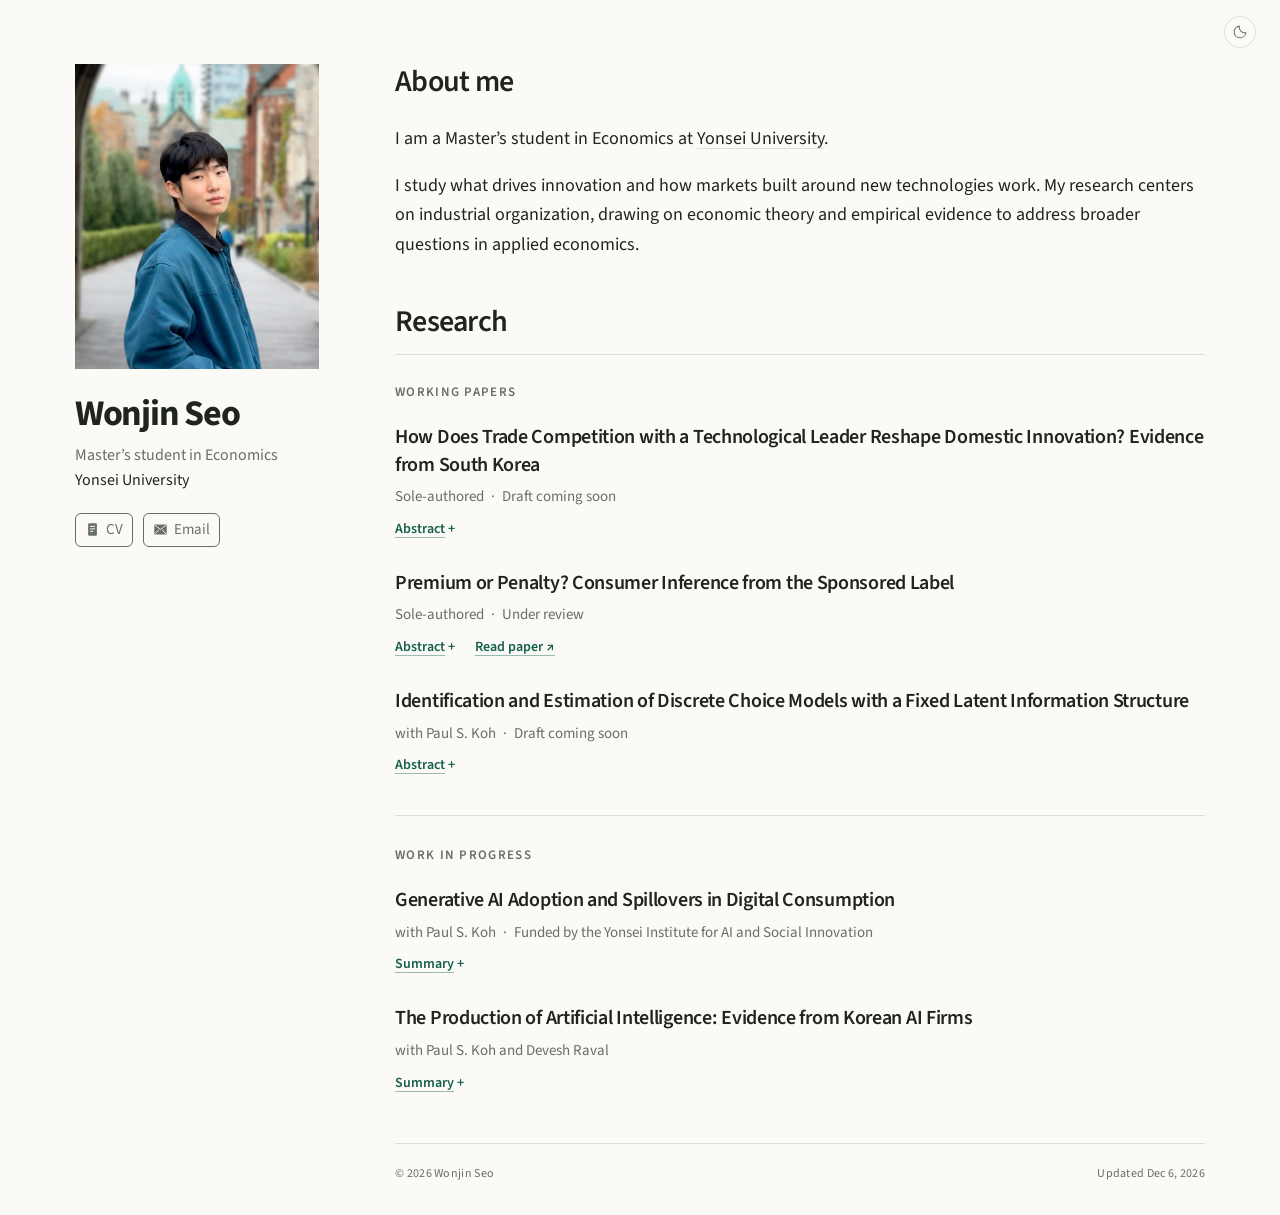
==== index.html @ bc85ddb9 "Update CV and generative AI work-in-progress title" ====
<!doctype html>
<html lang="en">
<head>
  <meta charset="utf-8">
  <meta name="viewport" content="width=device-width, initial-scale=1">
  <meta name="description" content="Wonjin Seo (Yonsei Econ) — Master’s student in Economics at Yonsei University. Studies what drives innovation and how markets built around new technologies work, with research centered on industrial organization.">
  <meta name="theme-color" content="#fbfaf7">
  <script>
    (() => {
      let theme = "light";
      try {
        if (localStorage.getItem("theme") === "dark") theme = "dark";
      } catch (error) {
        // Theme switching still works when browser storage is unavailable.
      }
      document.documentElement.dataset.theme = theme;
      document.querySelector('meta[name="theme-color"]').content = theme === "dark" ? "#181d1a" : "#fbfaf7";
    })();
  </script>
  <title>Wonjin Seo | Econ · Economics, Yonsei University</title>
  <link rel="canonical" href="https://wonjinseo-econ.github.io/">
  <meta property="og:title" content="Wonjin Seo | Econ · Economics, Yonsei University">
  <meta property="og:site_name" content="Wonjin Seo">
  <meta property="og:description" content="Master’s student in Economics at Yonsei University. Studies what drives innovation and how markets built around new technologies work, with research centered on industrial organization.">
  <meta property="og:url" content="https://wonjinseo-econ.github.io/">
  <meta property="og:type" content="profile">
  <meta property="og:image" content="https://wonjinseo-econ.github.io/files/wonjin-share.jpg">
  <meta property="og:image:width" content="1200">
  <meta property="og:image:height" content="630">
  <meta name="twitter:card" content="summary_large_image">
  <meta name="robots" content="index, follow">
  <script type="application/ld+json">
  {
    "@context": "https://schema.org",
    "@type": "WebSite",
    "name": "Wonjin Seo",
    "alternateName": ["Wonjin Seo Econ", "wonjinseo-econ"],
    "url": "https://wonjinseo-econ.github.io/"
  }
  </script>
  <script type="application/ld+json">
  {
    "@context": "https://schema.org",
    "@type": "Person",
    "name": "Wonjin Seo",
    "alternateName": "Wonjin Seo Econ",
    "url": "https://wonjinseo-econ.github.io/",
    "image": "https://wonjinseo-econ.github.io/files/wonjin.jpg",
    "jobTitle": "Master’s student in Economics",
    "email": "wonjinspace@gmail.com",
    "affiliation": {
      "@type": "CollegeOrUniversity",
      "name": "Yonsei University"
    },
    "knowsAbout": ["Industrial Organization", "Innovation", "Emerging Technologies", "Digital Markets", "International Trade", "Econometrics"]
  }
  </script>
  <link rel="preconnect" href="https://fonts.googleapis.com">
  <link rel="preconnect" href="https://fonts.gstatic.com" crossorigin>
  <link href="https://fonts.googleapis.com/css2?family=Source+Sans+3:ital,wght@0,400;0,600;0,700;0,800;1,400&amp;display=swap" rel="stylesheet">
  <link rel="stylesheet" href="styles.css">
  <script defer src="https://cloud.umami.is/script.js" data-website-id="342d10a3-9811-48a8-b3c7-f4e8ccb9dfdb"></script>
</head>

<body>
  <a class="skip-link" href="#main-content">Skip to content</a>
  <button class="theme-toggle" id="theme-toggle" type="button" aria-label="Dark mode" aria-pressed="false" title="Switch to dark mode" hidden>
    <svg class="theme-icon-moon" viewBox="0 0 24 24" aria-hidden="true" focusable="false"><path d="M20.8 13.1A8.7 8.7 0 0 1 10.9 3.2a8.8 8.8 0 1 0 9.9 9.9Z"/></svg>
    <svg class="theme-icon-sun" viewBox="0 0 24 24" aria-hidden="true" focusable="false"><circle cx="12" cy="12" r="3.5"/><path d="M12 2v2m0 16v2M2 12h2m16 0h2M4.9 4.9l1.4 1.4m11.4 11.4 1.4 1.4M4.9 19.1l1.4-1.4M17.7 6.3l1.4-1.4"/></svg>
  </button>

  <div class="site-shell">
    <aside class="profile" aria-labelledby="page-title">
      <figure class="profile-photo">
        <img src="files/wonjin.jpg" alt="Wonjin Seo" width="1053" height="1493" fetchpriority="high">
      </figure>
      <div class="profile-copy">
        <h1 id="page-title">Wonjin Seo</h1>
        <p class="profile-role">Master’s student in Economics</p>
        <p class="profile-affiliation">Yonsei University</p>
        <div class="profile-links">
          <a class="profile-button" href="files/CV/CV.pdf" data-umami-event="download-cv" aria-label="View curriculum vitae">
            <svg viewBox="0 0 24 24" aria-hidden="true" focusable="false"><rect x="5" y="2" width="14" height="20" rx="2"/><path d="M8 7h8M8 11h8M8 15h5" fill="none" stroke="var(--paper)" stroke-width="1.5"/></svg>
            <span>CV</span>
          </a>
          <div class="email-control">
            <button class="profile-button" type="button" id="copy-email" data-email="wonjinspace@gmail.com" data-umami-event="click-email" aria-label="Copy email address: wonjinspace@gmail.com">
              <svg viewBox="0 0 24 24" aria-hidden="true" focusable="false"><rect x="2" y="4" width="20" height="16" rx="1.5"/><path d="m3 5 9 7 9-7M3 19l6-6m6 0 6 6" fill="none" stroke="var(--paper)" stroke-width="1.5"/></svg>
              <span>Email</span>
            </button>
            <span class="copied-note" id="copied-note" role="status" aria-live="polite"></span>
          </div>
        </div>
      </div>
    </aside>

    <main id="main-content">
      <section class="about" id="about" aria-labelledby="about-title">
        <h2 class="section-title" id="about-title">About me</h2>
        <p>I am a Master’s student in Economics at <a href="https://www.yonsei.ac.kr/sc/index.do" target="_blank" rel="noopener" data-umami-event="click-yonsei">Yonsei University</a>.</p>
        <p>I study what drives innovation and how markets built around new technologies work. My research centers on industrial organization, drawing on economic theory and empirical evidence to address broader questions in applied economics.</p>
      </section>

      <section class="research" id="research" aria-labelledby="research-title">
        <h2 class="section-title" id="research-title">Research</h2>
        <div class="research-group" id="panel-working-papers">
          <h3>Working papers</h3>

          <article class="research-item">
            <div class="paper-body">
              <h4>How Does Trade Competition with a Technological Leader Reshape Domestic Innovation? Evidence from South Korea</h4>
              <p class="paper-meta">Sole-authored <span aria-hidden="true">·</span> Draft coming soon</p>
              <div class="paper-actions">
                <details data-event="open-abstract-trade-innovation">
                  <summary>Abstract</summary>
                  <p>
                    Firms facing import competition may change not only how much they innovate but
                    also <em>where</em>. Korea’s abolition of Japan-specific import restrictions on selected
                    products exposed domestic firms to competition from a technological leader,
                    raising imports of these products from Japan by 66 percent. At the technology
                    level, patenting in exposed fields fell by 19 percent, with larger declines
                    where Japan was initially further ahead. Yet firm-level evidence reveals
                    substantial reallocation across technologies, with little change in incumbents’
                    total patenting. Firms with more prior experience outside the affected fields
                    reallocated more strongly and sustained total patenting; those concentrated in
                    and around the exposed technologies reallocated less and gradually reduced
                    total patenting. The reallocation favored technologies that had been gaining
                    momentum abroad before liberalization.
                  </p>
                </details>
              </div>
            </div>
          </article>

          <article class="research-item">
            <div class="paper-body">
              <h4>Premium or Penalty? Consumer Inference from the Sponsored Label</h4>
              <p class="paper-meta">Sole-authored <span aria-hidden="true">·</span> Under review</p>
              <div class="paper-actions">
                <details data-event="open-abstract-sponsored-listings">
                  <summary>Abstract</summary>
                  <p>
                    The “Sponsored” label can make a listing less attractive to consumers in
                    some markets and more attractive in others. I develop a model in which
                    sponsored placement serves both to signal quality and to provide visibility to
                    sellers passed over by the organic algorithm. When both forces operate,
                    consumers favor organic listings under a precise algorithm but sponsored
                    listings under a noisy one. Algorithm noise also shapes the quality
                    distribution of listings shown to consumers: greater noise improves the
                    sponsored pool but shifts the overall quality distribution downward in the
                    sense of first-order stochastic dominance. When choosing algorithm noise, the
                    platform has an incentive to monetize the sponsored label’s informational value.
                    This incentive has policy consequences: mandatory sponsorship disclosure can
                    backfire by inducing greater algorithm noise.
                  </p>
                </details>
                <a href="files/Consumer_Inference_from_the_sponsored_label.pdf" data-umami-event="download-paper-sponsored-search">Read paper <span aria-hidden="true">↗</span></a>
              </div>
            </div>
          </article>

          <article class="research-item">
            <div class="paper-body">
              <h4>Identification and Estimation of Discrete Choice Models with a Fixed Latent Information Structure</h4>
              <p class="paper-meta">with <a href="https://www.pskoh.com/" target="_blank" rel="noopener" data-umami-event="click-coauthor-koh">Paul S. Koh</a> <span aria-hidden="true">·</span> Draft coming soon</p>
              <div class="paper-actions">
                <details data-event="open-abstract-latent-information">
                  <summary>Abstract</summary>
                  <p>
                    We study identification and estimation in discrete choice models when the information
                    structure is unknown but fixed across payoff environments. We call this fixed latent
                    information (FLI), whereas variable latent information (VLI) allows information structures
                    to vary across markets. Building on Bergemann and Morris (2013, 2016) and Bergemann et al.
                    (2022), we derive exact finite-dimensional reductions under continuous priors for affine
                    payoff differences via conditional means. Within this framework, we show that adding
                    markets within existing covariate support can sharpen identification under FLI even when
                    identification under VLI remains unchanged. FLI further tightens counterfactual bounds
                    through stronger parameter identification and a shared information structure across
                    observed and counterfactual markets. Our framework is highly tractable under a
                    one-dimensional prior, and we develop nested outer approximations for multidimensional
                    priors, alongside simultaneous confidence regions.
                  </p>
                </details>
              </div>
            </div>
          </article>
        </div>

        <div class="research-group research-group-secondary" id="panel-work-in-progress">
          <h3>Work in progress</h3>

          <article class="research-item">
            <div class="paper-body">
              <h4>Generative AI Adoption and Spillovers in Digital Consumption</h4>
              <p class="paper-meta">with <a href="https://www.pskoh.com/" target="_blank" rel="noopener" data-umami-event="click-coauthor-koh">Paul S. Koh</a> <span aria-hidden="true">·</span> Funded by the <a href="https://aisi.yonsei.ac.kr/site/main/home" target="_blank" rel="noopener" data-umami-event="click-funder-aisi">Yonsei Institute for AI and Social Innovation</a></p>
              <div class="paper-actions">
                <details data-event="open-summary-genai-competition">
                  <summary>Summary</summary>
                  <p>
                    This project studies how consumers adopt generative AI apps and how AI use
                    substitutes for or complements existing digital services. Using a panel linking
                    daily smartphone app usage with card-payment records for nearly 50,000 Korean
                    consumers from 2022 onward, we separate free usage from paid subscriptions and
                    track shifts in time allocation and spending across apps.
                  </p>
                </details>
              </div>
            </div>
          </article>

          <article class="research-item">
            <div class="paper-body">
              <h4>The Production of Artificial Intelligence: Evidence from Korean AI Firms</h4>
              <p class="paper-meta">with <a href="https://www.pskoh.com/" target="_blank" rel="noopener" data-umami-event="click-coauthor-koh">Paul S. Koh</a> and <a href="https://www.devesh-raval.com/" target="_blank" rel="noopener" data-umami-event="click-coauthor-raval">Devesh Raval</a></p>
              <div class="paper-actions">
                <details data-event="open-summary-ai-production">
                  <summary>Summary</summary>
                  <p>
                    Using a linked panel of Korean AI firms, we study how labor, R&amp;D, and
                    computing resources shape AI production. Relative to manufacturing, AI firms
                    exhibit higher R&amp;D intensity and substantially greater dispersion in
                    estimated revenue productivity. This pattern also holds against other venture
                    firms in sales per worker. Industry sales are disproportionately concentrated
                    among high-productivity firms.
                  </p>
                </details>
              </div>
            </div>
          </article>
        </div>
      </section>
    </main>

    <footer>
      <p>© <span id="year">2026</span> Wonjin Seo</p>
      <p class="footer-meta">
        <span id="update-note" hidden>Updated <time id="last-updated"></time></span>
      </p>
    </footer>
  </div>

  <script>
    const themeToggle = document.getElementById("theme-toggle");

    function applyTheme(theme, remember = false) {
      const dark = theme === "dark";
      document.documentElement.dataset.theme = theme;
      themeToggle.setAttribute("aria-pressed", String(dark));
      themeToggle.title = dark ? "Switch to light mode" : "Switch to dark mode";
      document.querySelector('meta[name="theme-color"]').content = dark ? "#181d1a" : "#fbfaf7";
      if (remember) {
        try {
          localStorage.setItem("theme", theme);
        } catch (error) {
          // Keep the selected theme for this visit when storage is blocked.
        }
      }
    }

    applyTheme(document.documentElement.dataset.theme || "light");
    themeToggle.addEventListener("click", () => {
      applyTheme(document.documentElement.dataset.theme === "dark" ? "light" : "dark", true);
    });
    themeToggle.hidden = false;

    document.getElementById("year").textContent = new Date().getFullYear();

    async function showLastUpdated() {
      const dates = [new Date(document.lastModified)];

      if (window.location.protocol !== "file:") {
        const resources = ["index.html", "styles.css"];
        const results = await Promise.allSettled(
          resources.map(async (resource) => {
            const response = await fetch(resource, { method: "HEAD", cache: "no-store" });
            const modified = response.headers.get("last-modified");
            return modified ? new Date(modified) : null;
          })
        );

        results.forEach((result) => {
          if (result.status === "fulfilled" && result.value) dates.push(result.value);
        });
      }

      const latest = dates
        .filter((date) => !Number.isNaN(date.getTime()))
        .sort((a, b) => b - a)[0];

      if (!latest) return;

      const time = document.getElementById("last-updated");
      time.dateTime = latest.toISOString();
      time.textContent = new Intl.DateTimeFormat("en", {
        year: "numeric",
        month: "short",
        day: "numeric"
      }).format(latest);
      document.getElementById("update-note").hidden = false;
    }

    showLastUpdated();

    // Copy the email address and announce the result without opening a mail app.
    const emailLink = document.getElementById("copy-email");
    const copiedNote = document.getElementById("copied-note");

    async function copyText(text) {
      if (navigator.clipboard && window.isSecureContext) {
        await navigator.clipboard.writeText(text);
        return;
      }
      const field = document.createElement("textarea");
      field.value = text;
      field.setAttribute("readonly", "");
      field.style.position = "fixed";
      field.style.opacity = "0";
      document.body.appendChild(field);
      field.select();
      const ok = document.execCommand("copy");
      field.remove();
      if (!ok) throw new Error("copy failed");
    }

    emailLink.addEventListener("click", async (event) => {
      event.preventDefault();
      const address = emailLink.dataset.email;
      let label = "copied";
      try {
        await copyText(address);
      } catch (error) {
        // Never hand off to a mail app; show the address so it can be copied by hand.
        label = address;
      }
      copiedNote.textContent = label;
      copiedNote.classList.remove("is-visible");
      void copiedNote.offsetWidth;
      copiedNote.classList.add("is-visible");
    });

    copiedNote.addEventListener("animationend", () => {
      copiedNote.classList.remove("is-visible");
      copiedNote.textContent = "";
    });

    document.querySelectorAll("details[data-event]").forEach((detailsEl) => {
      detailsEl.addEventListener("toggle", () => {
        if (detailsEl.open && window.umami) {
          window.umami.track(detailsEl.dataset.event);
        }
      });
    });
  </script>
</body>
</html>
---- styles.css ----
:root {
  --paper: #fbfaf7;
  --ink: #202420;
  --muted: #686e69;
  --line: #deddd7;
  --accent: #155f4b;
  --link-underline: rgba(21, 95, 75, 0.42);
  --hover: rgba(21, 95, 75, 0.04);
  --abstract: #505651;
  --photo-background: #e7e5dd;
  --sans: "Source Sans 3", "Source Sans Pro", -apple-system, BlinkMacSystemFont, "Segoe UI", sans-serif;
  --max-width: 1130px;
  color-scheme: light;
}

:root[data-theme="dark"] {
  --paper: #181d1a;
  --ink: #e9eae4;
  --muted: #a9b2aa;
  --line: #363f39;
  --accent: #90cbb4;
  --link-underline: rgba(144, 203, 180, 0.5);
  --hover: rgba(144, 203, 180, 0.08);
  --abstract: #b9c2ba;
  --photo-background: #2c342e;
  color-scheme: dark;
}

* { box-sizing: border-box; }
html { scroll-behavior: smooth; scroll-padding-top: 48px; }
body {
  margin: 0;
  background: var(--paper);
  color: var(--ink);
  font-family: var(--sans);
  font-size: 18px;
  line-height: 1.65;
  -webkit-font-smoothing: antialiased;
  text-rendering: optimizeLegibility;
}
a {
  color: var(--accent);
  text-decoration-color: var(--link-underline);
  text-decoration-thickness: 1px;
  text-underline-offset: 0.2em;
}
a:hover { text-decoration-color: var(--accent); }
:focus-visible { outline: 2px solid var(--accent); outline-offset: 5px; }
.skip-link {
  position: fixed;
  z-index: 10;
  top: 12px;
  left: 12px;
  padding: 8px 12px;
  background: var(--ink);
  color: var(--paper);
  transform: translateY(-160%);
}
.skip-link:focus { transform: translateY(0); }
.theme-toggle {
  position: fixed;
  z-index: 5;
  top: 16px;
  right: 24px;
  display: grid;
  place-items: center;
  width: 32px;
  height: 32px;
  padding: 0;
  border: 1px solid var(--line);
  border-radius: 50%;
  background: var(--paper);
  color: var(--muted);
  cursor: pointer;
}
.theme-toggle::before { content: ""; position: absolute; inset: -6px; border-radius: 50%; }
.theme-toggle[hidden] { display: none; }
.theme-toggle:hover { border-color: var(--accent); color: var(--accent); }
.theme-toggle svg { width: 16px; height: 16px; fill: none; stroke: currentColor; stroke-width: 1.6; stroke-linecap: round; stroke-linejoin: round; }
.theme-toggle .theme-icon-sun { display: none; }
:root[data-theme="dark"] .theme-icon-moon { display: none; }
:root[data-theme="dark"] .theme-icon-sun { display: block; }
.site-shell {
  --profile-top: 64px;
  display: grid;
  grid-template-columns: 244px minmax(0, 1fr);
  column-gap: 76px;
  align-items: start;
  width: min(calc(100% - 96px), var(--max-width));
  margin: 0 auto;
  padding-top: var(--profile-top);
}
.profile { position: sticky; top: var(--profile-top); }
.profile-photo {
  position: relative;
  width: 100%;
  aspect-ratio: 4 / 5;
  margin: 0 0 25px;
  overflow: hidden;
  background: var(--photo-background);
}
.profile-photo img {
  position: absolute;
  top: 50%;
  left: 50%;
  width: 235%;
  max-width: none;
  height: auto;
  transform: translate(-47.5%, -63.5%);
}
h1 {
  margin: 0 0 9px;
  font-size: 36px;
  font-weight: 700;
  line-height: 1.12;
  letter-spacing: -0.035em;
}
.profile-role, .profile-affiliation { margin: 0; font-size: 16px; line-height: 1.55; }
.profile-role { color: var(--muted); }
.profile-links {
  display: flex;
  flex-wrap: wrap;
  align-items: flex-start;
  gap: 10px;
  margin-top: 20px;
  margin-left: 0;
  padding-bottom: 24px;
}
.profile-button {
  display: inline-flex;
  align-items: center;
  justify-content: center;
  gap: 6px;
  min-height: 34px;
  padding: 6px 9px;
  border: 1.5px solid var(--muted);
  border-radius: 6px;
  background: none;
  color: var(--muted);
  font: inherit;
  font-size: 15px;
  line-height: 1.2;
  text-decoration: none;
  cursor: pointer;
}
.profile-button:hover {
  border-color: var(--accent);
  color: var(--accent);
  background: var(--hover);
}
.profile-button svg { width: 15px; height: 15px; flex-shrink: 0; fill: currentColor; }
.email-control { position: relative; display: inline-flex; }
.copied-note {
  position: absolute;
  bottom: 4px;
  left: calc(100% + 8px);
  width: max-content;
  max-width: 44px;
  color: var(--muted);
  font-size: 13px;
  line-height: 1;
  text-align: left;
  overflow-wrap: anywhere;
  opacity: 0;
  pointer-events: none;
}
.copied-note.is-visible { animation: copied-fade 1.5s ease forwards; }
@keyframes copied-fade { 0%, 70% { opacity: 1; } 100% { opacity: 0; } }
main { min-width: 0; }
.section-title {
  margin: 0 0 24px;
  font-size: 30px;
  font-weight: 600;
  line-height: 1.2;
  letter-spacing: -0.025em;
}
.about p { margin: 0 0 17px; }
.about p:last-child { margin-bottom: 0; }
.about a { color: inherit; text-decoration-color: var(--line); }
.about a:hover { text-decoration-color: var(--ink); }
.research { margin-top: 44px; }
.research > .section-title {
  margin-bottom: 28px;
  padding-bottom: 14px;
  border-bottom: 1px solid var(--line);
}
.research-group h3 {
  margin: 0 0 23px;
  color: var(--muted);
  font-size: 13px;
  font-weight: 600;
  letter-spacing: 0.1em;
  line-height: 1.4;
  text-transform: uppercase;
}
.research-group + .research-group { margin-top: 38px; padding-top: 30px; border-top: 1px solid var(--line); }
.research-item + .research-item { margin-top: 29px; }
h4 {
  margin: 0;
  font-size: 20px;
  font-weight: 600;
  letter-spacing: -0.015em;
  line-height: 1.38;
  text-wrap: pretty;
}
.paper-meta { margin: 7px 0 0; color: var(--muted); font-size: 15px; line-height: 1.5; }
.paper-meta span { padding: 0 0.25em; }
.paper-meta a { color: inherit; text-decoration: none; }
.paper-meta a:hover, .paper-meta a:focus-visible { text-decoration: underline; }
.paper-actions {
  display: flex;
  flex-wrap: wrap;
  align-items: flex-start;
  gap: 8px 10px;
  margin-top: 9px;
  font-size: 14px;
  font-weight: 600;
}
.paper-actions > a, summary {
  cursor: pointer;
  text-decoration: underline;
  text-decoration-color: var(--link-underline);
  text-underline-offset: 0.26em;
}
details { display: contents; }
details[open] { display: block; flex-basis: 100%; }
summary { width: max-content; color: var(--accent); list-style: none; }
summary::-webkit-details-marker { display: none; }
summary::marker { content: ""; }
summary::after { content: " +"; display: inline-block; margin-left: 0.2em; }
details[open] summary::after { content: " −"; }
details p {
  margin: 14px 0 4px;
  padding-left: 18px;
  border-left: 2px solid var(--line);
  color: var(--abstract);
  font-size: 15px;
  font-weight: 400;
  line-height: 1.7;
}
footer {
  grid-column: 2;
  display: flex;
  justify-content: space-between;
  flex-wrap: wrap;
  gap: 8px 24px;
  margin-top: 48px;
  padding: 20px 0 32px;
  border-top: 1px solid var(--line);
  color: var(--muted);
  font-size: 12px;
  letter-spacing: 0.025em;
}
footer p { margin: 0; }
@media (max-width: 1000px) {
  .theme-toggle { top: 8px; right: 16px; }
  .site-shell { --profile-top: 48px; grid-template-columns: 210px minmax(0, 1fr); column-gap: 44px; width: calc(100% - 64px); }
  h1 { font-size: 32px; }
  .profile-role, .profile-affiliation { font-size: 15px; }
}
@media (max-width: 740px) {
  .theme-toggle { top: 12px; right: 16px; }
  html { scroll-padding-top: 28px; }
  .site-shell { display: block; width: calc(100% - 40px); max-width: 600px; padding-top: 64px; }
  .profile { position: static; display: grid; grid-template-columns: 148px minmax(0, 1fr); gap: 26px; align-items: center; margin-bottom: 37px; padding-bottom: 29px; border-bottom: 1px solid var(--line); }
  .profile-photo { margin: 0; }
  h1 { font-size: 30px; }
  .profile-role, .profile-affiliation { font-size: 14px; }
  .profile-links { margin-top: 12px; gap: 8px; }
  .profile-button { padding: 6px 8px; gap: 5px; font-size: 13px; }
  .profile-button svg { width: 14px; height: 14px; }
  .section-title { font-size: 27px; margin-bottom: 19px; }
  .research { margin-top: 35px; }
  h4 { font-size: 20px; }
  footer { margin-top: 36px; }
}
@media (max-width: 430px) {
  .profile { grid-template-columns: 112px minmax(0, 1fr); gap: 20px; align-items: start; }
  h1 { font-size: 27px; }
  .profile-role { max-width: 170px; }
}
@media (max-width: 350px) {
  .profile { grid-template-columns: 92px minmax(0, 1fr); gap: 15px; }
  h1 { font-size: 24px; }
}
@media (max-height: 680px) and (min-width: 741px) { .profile { position: static; } }
@media (prefers-reduced-motion: reduce) {
  html { scroll-behavior: auto; }
  .copied-note.is-visible { animation: none; opacity: 1; }
}
@media print {
  :root, :root[data-theme="dark"] {
    --paper: #fff;
    --ink: #000;
    --muted: #686e69;
    --line: #deddd7;
    --accent: #155f4b;
    --link-underline: rgba(21, 95, 75, 0.42);
    --abstract: #505651;
    color-scheme: light;
  }
  body { background: #fff; color: #000; font-size: 11pt; }
  .site-shell { width: 100%; grid-template-columns: 160px minmax(0, 1fr); gap: 32px; padding-top: 0; }
  .profile { position: static; }
  .skip-link, .theme-toggle { display: none; }
  .section-title { font-size: 22pt; }
  h4 { font-size: 14pt; }
  .research-item { break-inside: avoid; }
}
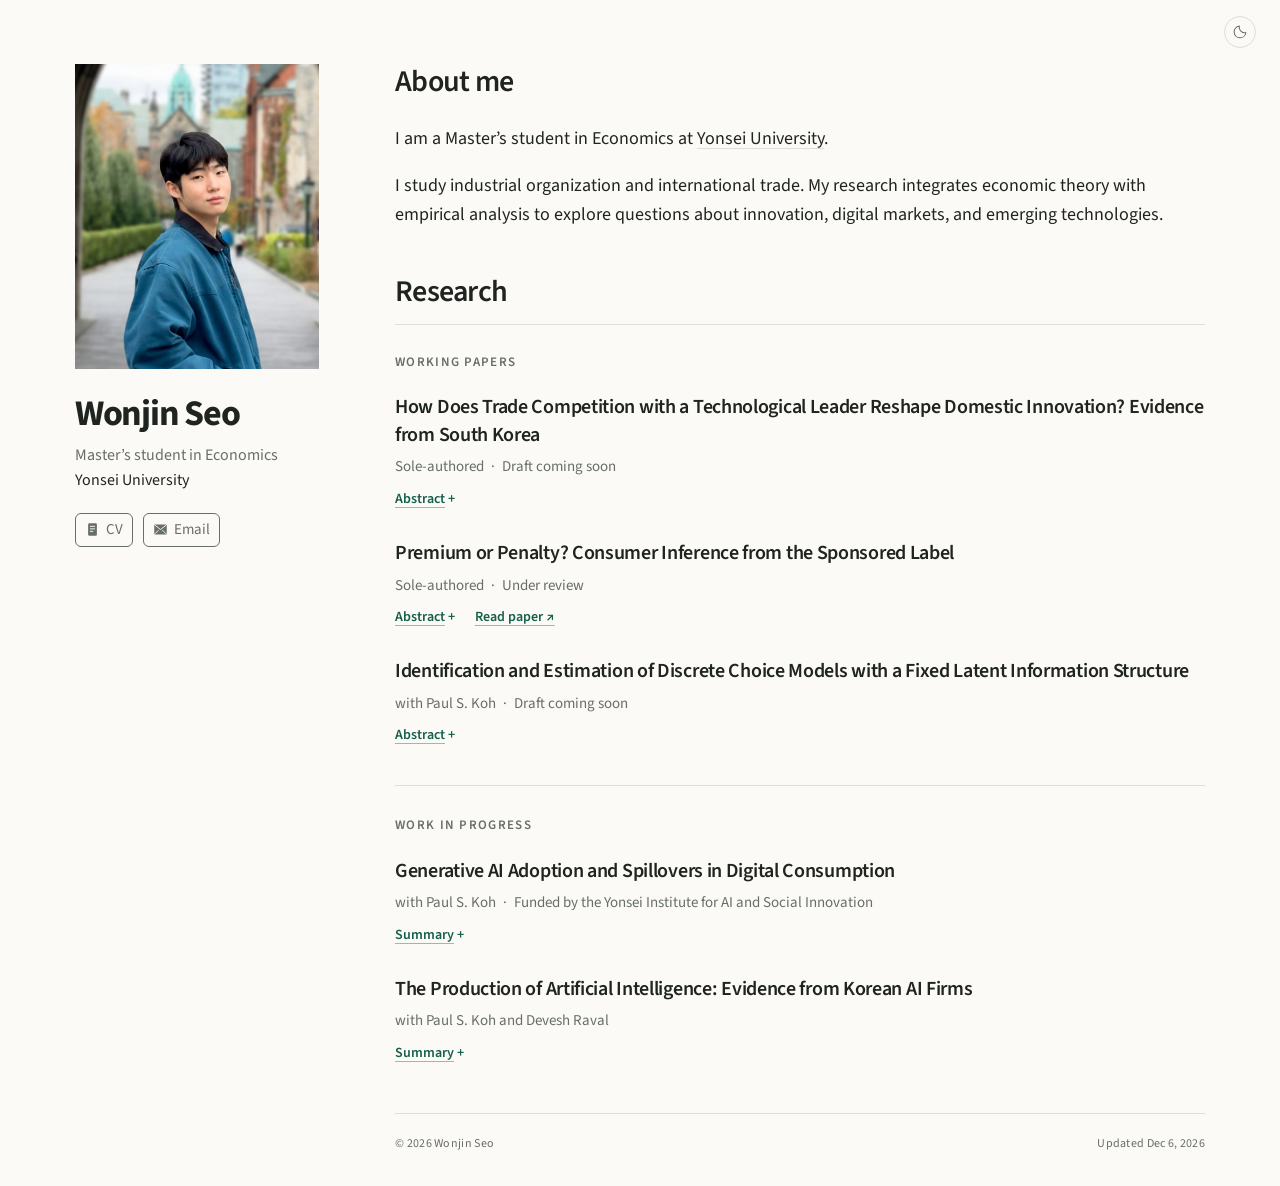
==== commit 6fb556a6: "Update research introduction" ====
--- a/index.html
+++ b/index.html
@@ -3,7 +3,7 @@
 <head>
   <meta charset="utf-8">
   <meta name="viewport" content="width=device-width, initial-scale=1">
-  <meta name="description" content="Wonjin Seo (Yonsei Econ) — Master’s student in Economics at Yonsei University. Studies what drives innovation and how markets built around new technologies work, with research centered on industrial organization.">
+  <meta name="description" content="Wonjin Seo (Yonsei Econ) — Master’s student in Economics at Yonsei University. Research in industrial organization and international trade, integrating economic theory with empirical analysis to explore innovation, digital markets, and emerging technologies.">
   <meta name="theme-color" content="#fbfaf7">
   <script>
     (() => {
@@ -21,7 +21,7 @@
   <link rel="canonical" href="https://wonjinseo-econ.github.io/">
   <meta property="og:title" content="Wonjin Seo | Econ · Economics, Yonsei University">
   <meta property="og:site_name" content="Wonjin Seo">
-  <meta property="og:description" content="Master’s student in Economics at Yonsei University. Studies what drives innovation and how markets built around new technologies work, with research centered on industrial organization.">
+  <meta property="og:description" content="Master’s student in Economics at Yonsei University. Research in industrial organization and international trade, integrating economic theory with empirical analysis to explore innovation, digital markets, and emerging technologies.">
   <meta property="og:url" content="https://wonjinseo-econ.github.io/">
   <meta property="og:type" content="profile">
   <meta property="og:image" content="https://wonjinseo-econ.github.io/files/wonjin-share.jpg">
@@ -98,7 +98,7 @@
       <section class="about" id="about" aria-labelledby="about-title">
         <h2 class="section-title" id="about-title">About me</h2>
         <p>I am a Master’s student in Economics at <a href="https://www.yonsei.ac.kr/sc/index.do" target="_blank" rel="noopener" data-umami-event="click-yonsei">Yonsei University</a>.</p>
-        <p>I study what drives innovation and how markets built around new technologies work. My research centers on industrial organization, drawing on economic theory and empirical evidence to address broader questions in applied economics.</p>
+        <p>I study industrial organization and international trade. My research integrates economic theory with empirical analysis to explore questions about innovation, digital markets, and emerging technologies.</p>
       </section>
 
       <section class="research" id="research" aria-labelledby="research-title">
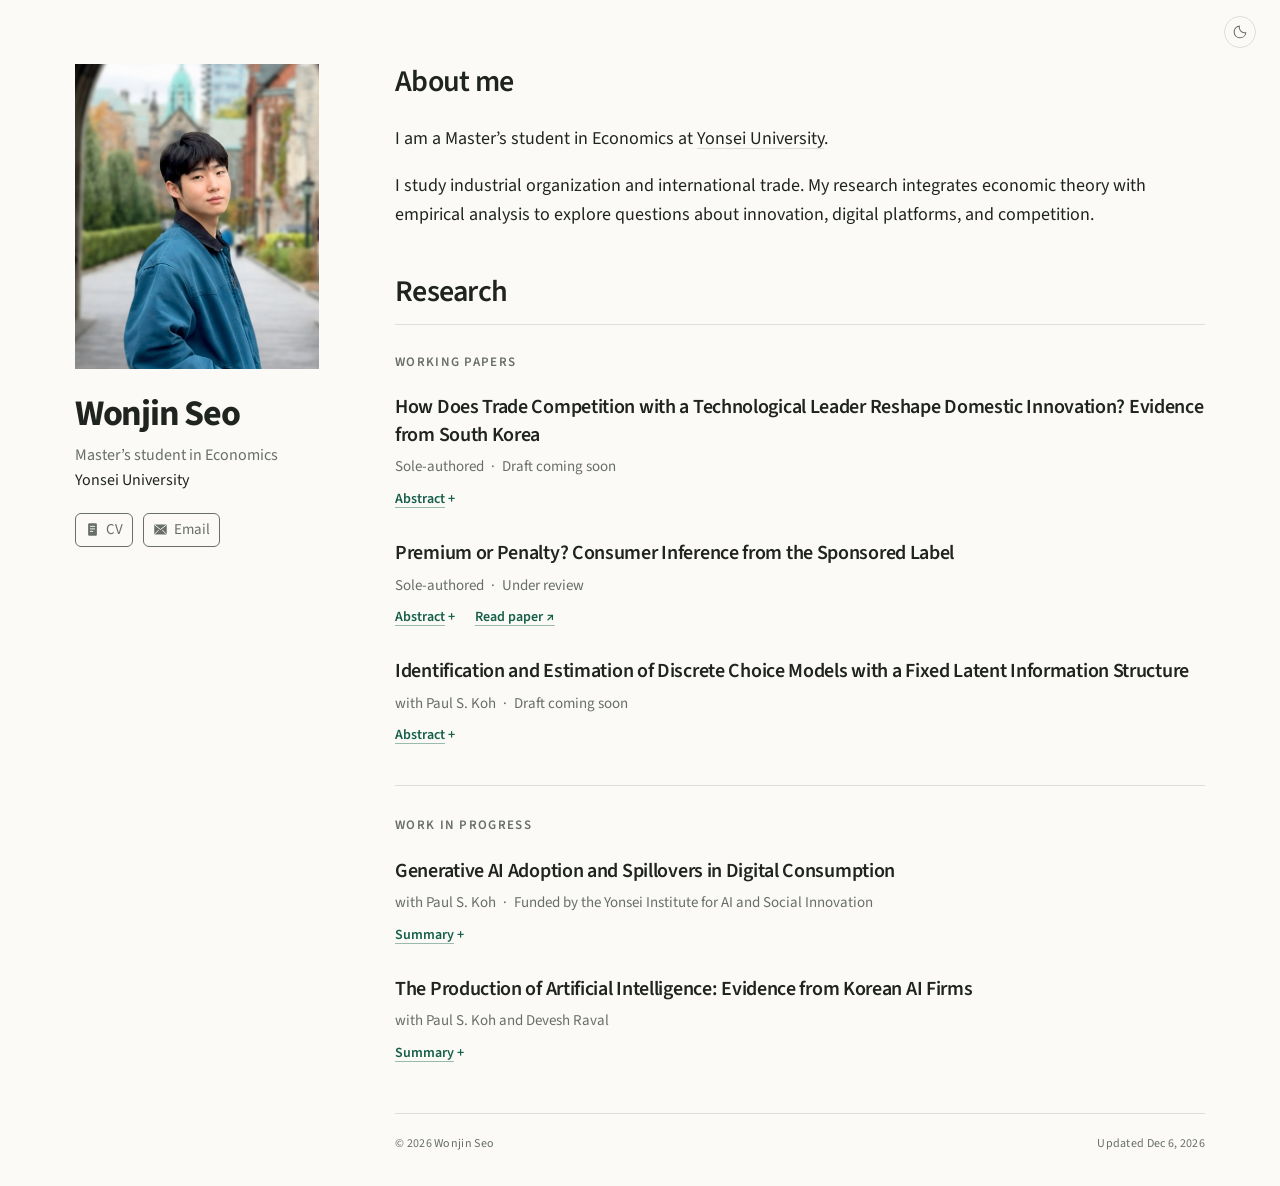
==== commit 7bbdb21d: "Refine research introduction topics" ====
--- a/index.html
+++ b/index.html
@@ -3,7 +3,7 @@
 <head>
   <meta charset="utf-8">
   <meta name="viewport" content="width=device-width, initial-scale=1">
-  <meta name="description" content="Wonjin Seo (Yonsei Econ) — Master’s student in Economics at Yonsei University. Research in industrial organization and international trade, integrating economic theory with empirical analysis to explore innovation, digital markets, and emerging technologies.">
+  <meta name="description" content="Wonjin Seo (Yonsei Econ) — Master’s student in Economics at Yonsei University. Research in industrial organization and international trade, integrating economic theory with empirical analysis to explore innovation, digital platforms, and competition.">
   <meta name="theme-color" content="#fbfaf7">
   <script>
     (() => {
@@ -21,7 +21,7 @@
   <link rel="canonical" href="https://wonjinseo-econ.github.io/">
   <meta property="og:title" content="Wonjin Seo | Econ · Economics, Yonsei University">
   <meta property="og:site_name" content="Wonjin Seo">
-  <meta property="og:description" content="Master’s student in Economics at Yonsei University. Research in industrial organization and international trade, integrating economic theory with empirical analysis to explore innovation, digital markets, and emerging technologies.">
+  <meta property="og:description" content="Master’s student in Economics at Yonsei University. Research in industrial organization and international trade, integrating economic theory with empirical analysis to explore innovation, digital platforms, and competition.">
   <meta property="og:url" content="https://wonjinseo-econ.github.io/">
   <meta property="og:type" content="profile">
   <meta property="og:image" content="https://wonjinseo-econ.github.io/files/wonjin-share.jpg">
@@ -98,7 +98,7 @@
       <section class="about" id="about" aria-labelledby="about-title">
         <h2 class="section-title" id="about-title">About me</h2>
         <p>I am a Master’s student in Economics at <a href="https://www.yonsei.ac.kr/sc/index.do" target="_blank" rel="noopener" data-umami-event="click-yonsei">Yonsei University</a>.</p>
-        <p>I study industrial organization and international trade. My research integrates economic theory with empirical analysis to explore questions about innovation, digital markets, and emerging technologies.</p>
+        <p>I study industrial organization and international trade. My research integrates economic theory with empirical analysis to explore questions about innovation, digital platforms, and competition.</p>
       </section>
 
       <section class="research" id="research" aria-labelledby="research-title">
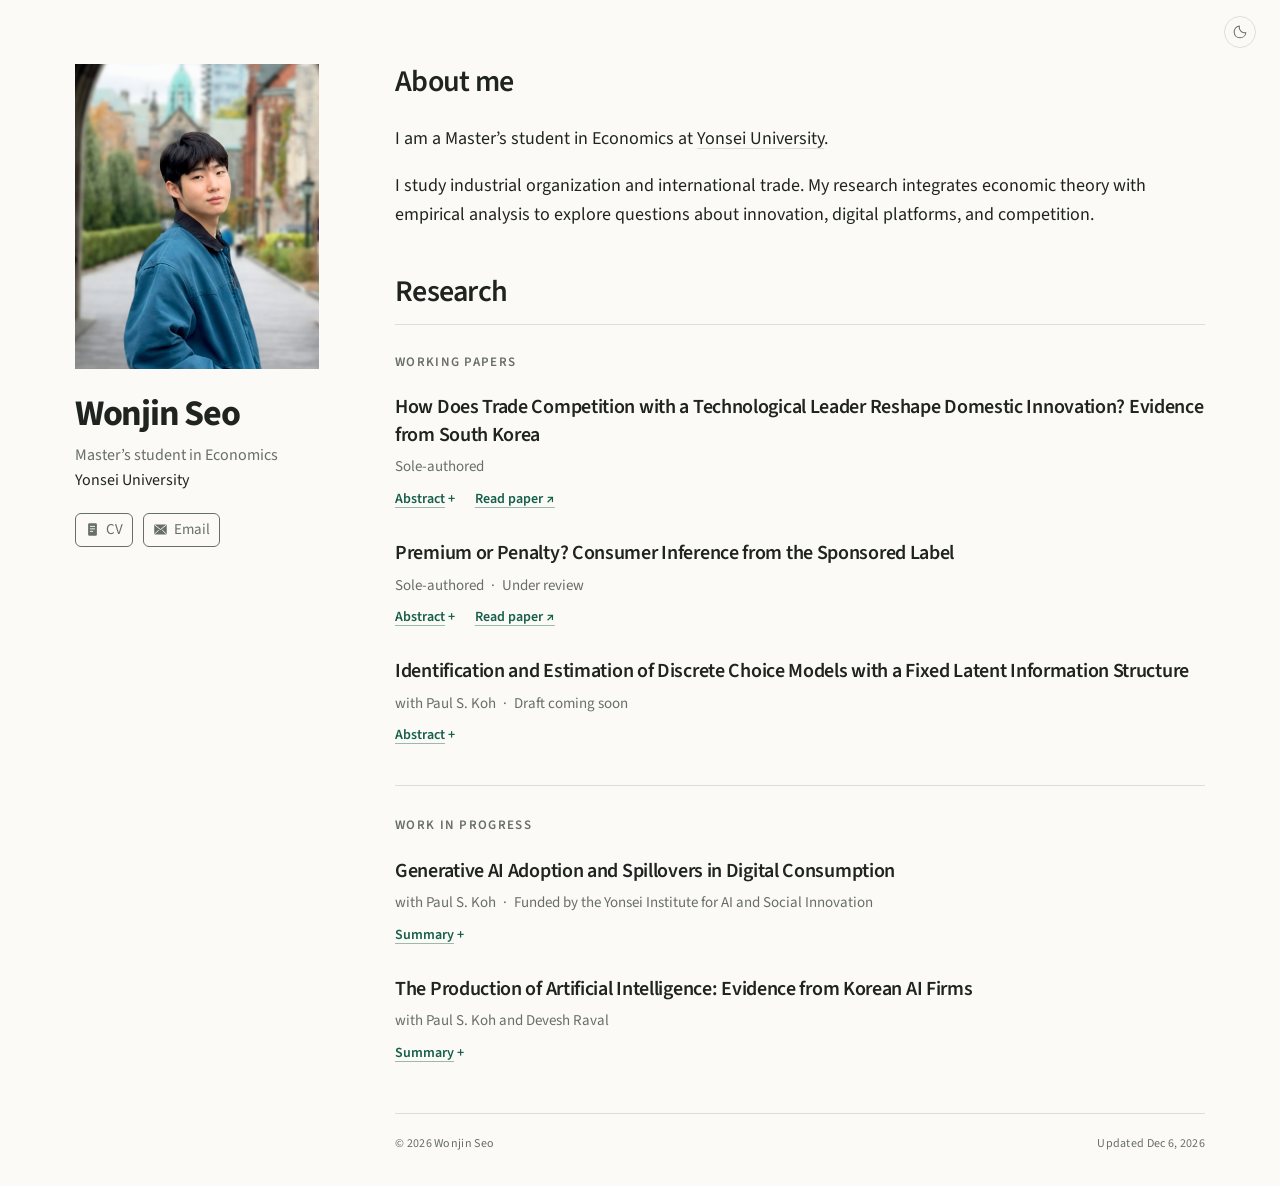
==== commit 0739bd34: "Publish trade-innovation paper Co-Authored-By: Claude Opus 5.5 <noreply@anthropic.com>" ====
--- a/index.html
+++ b/index.html
@@ -79,7 +79,7 @@
         <p class="profile-role">Master’s student in Economics</p>
         <p class="profile-affiliation">Yonsei University</p>
         <div class="profile-links">
-          <a class="profile-button" href="files/CV/CV.pdf" data-umami-event="download-cv" aria-label="View curriculum vitae">
+          <a class="profile-button" href="files/CV/CV.pdf" target="_blank" rel="noopener" data-umami-event="download-cv" aria-label="View curriculum vitae (opens in a new tab)">
             <svg viewBox="0 0 24 24" aria-hidden="true" focusable="false"><rect x="5" y="2" width="14" height="20" rx="2"/><path d="M8 7h8M8 11h8M8 15h5" fill="none" stroke="var(--paper)" stroke-width="1.5"/></svg>
             <span>CV</span>
           </a>
@@ -109,25 +109,27 @@
           <article class="research-item">
             <div class="paper-body">
               <h4>How Does Trade Competition with a Technological Leader Reshape Domestic Innovation? Evidence from South Korea</h4>
-              <p class="paper-meta">Sole-authored <span aria-hidden="true">·</span> Draft coming soon</p>
+              <p class="paper-meta">Sole-authored</p>
               <div class="paper-actions">
                 <details data-event="open-abstract-trade-innovation">
                   <summary>Abstract</summary>
                   <p>
                     Firms facing import competition may change not only how much they innovate but
-                    also <em>where</em>. Korea’s abolition of Japan-specific import restrictions on selected
-                    products exposed domestic firms to competition from a technological leader,
-                    raising imports of these products from Japan by 66 percent. At the technology
-                    level, patenting in exposed fields fell by 19 percent, with larger declines
-                    where Japan was initially further ahead. Yet firm-level evidence reveals
-                    substantial reallocation across technologies, with little change in incumbents’
-                    total patenting. Firms with more prior experience outside the affected fields
-                    reallocated more strongly and sustained total patenting; those concentrated in
-                    and around the exposed technologies reallocated less and gradually reduced
-                    total patenting. The reallocation favored technologies that had been gaining
-                    momentum abroad before liberalization.
-                  </p>
-                </details>
+                    also <em>where</em>. South Korea’s abolition of Japan-specific import restrictions on
+                    selected products in 1999 exposed domestic firms to a technological leader, raising
+                    Japanese imports by 66 percent. Patenting in exposed technologies fell by 19 percent,
+                    with larger declines where Japan was initially further ahead. Yet firm-level
+                    evidence reveals substantial reallocation across fields, with little change in
+                    incumbents’ total patenting. Firms with more prior experience outside affected
+                    fields reallocated more strongly and sustained total patenting, whereas those
+                    with less such experience shifted less and gradually reduced total patenting.
+                    Reallocation favored technologies that had been growing faster abroad before
+                    liberalization. I develop a multi-field research allocation model that rationalizes
+                    these patterns under strong scalability of research in each field and a
+                    sufficiently convex total research cost.
+                  </p>
+                </details>
+                <a href="files/How_Does_Trade_Competition_with_a_Technological_Leader_Reshape_Domestic_Innovation.pdf" target="_blank" rel="noopener" data-umami-event="download-paper-trade-innovation" aria-label="Read paper (opens in a new tab)">Read paper <span aria-hidden="true">↗</span></a>
               </div>
             </div>
           </article>
@@ -154,7 +156,7 @@
                     backfire by inducing greater algorithm noise.
                   </p>
                 </details>
-                <a href="files/Consumer_Inference_from_the_sponsored_label.pdf" data-umami-event="download-paper-sponsored-search">Read paper <span aria-hidden="true">↗</span></a>
+                <a href="files/Consumer_Inference_from_the_sponsored_label.pdf" target="_blank" rel="noopener" data-umami-event="download-paper-sponsored-search" aria-label="Read paper (opens in a new tab)">Read paper <span aria-hidden="true">↗</span></a>
               </div>
             </div>
           </article>
--- a/styles.css
+++ b/styles.css
@@ -275,12 +275,12 @@
   footer { margin-top: 36px; }
 }
 @media (max-width: 430px) {
-  .profile { grid-template-columns: 112px minmax(0, 1fr); gap: 20px; align-items: start; }
+  .profile { grid-template-columns: 144px minmax(0, 1fr); gap: 20px; align-items: start; }
   h1 { font-size: 27px; }
   .profile-role { max-width: 170px; }
 }
 @media (max-width: 350px) {
-  .profile { grid-template-columns: 92px minmax(0, 1fr); gap: 15px; }
+  .profile { grid-template-columns: 118px minmax(0, 1fr); gap: 15px; }
   h1 { font-size: 24px; }
 }
 @media (max-height: 680px) and (min-width: 741px) { .profile { position: static; } }
